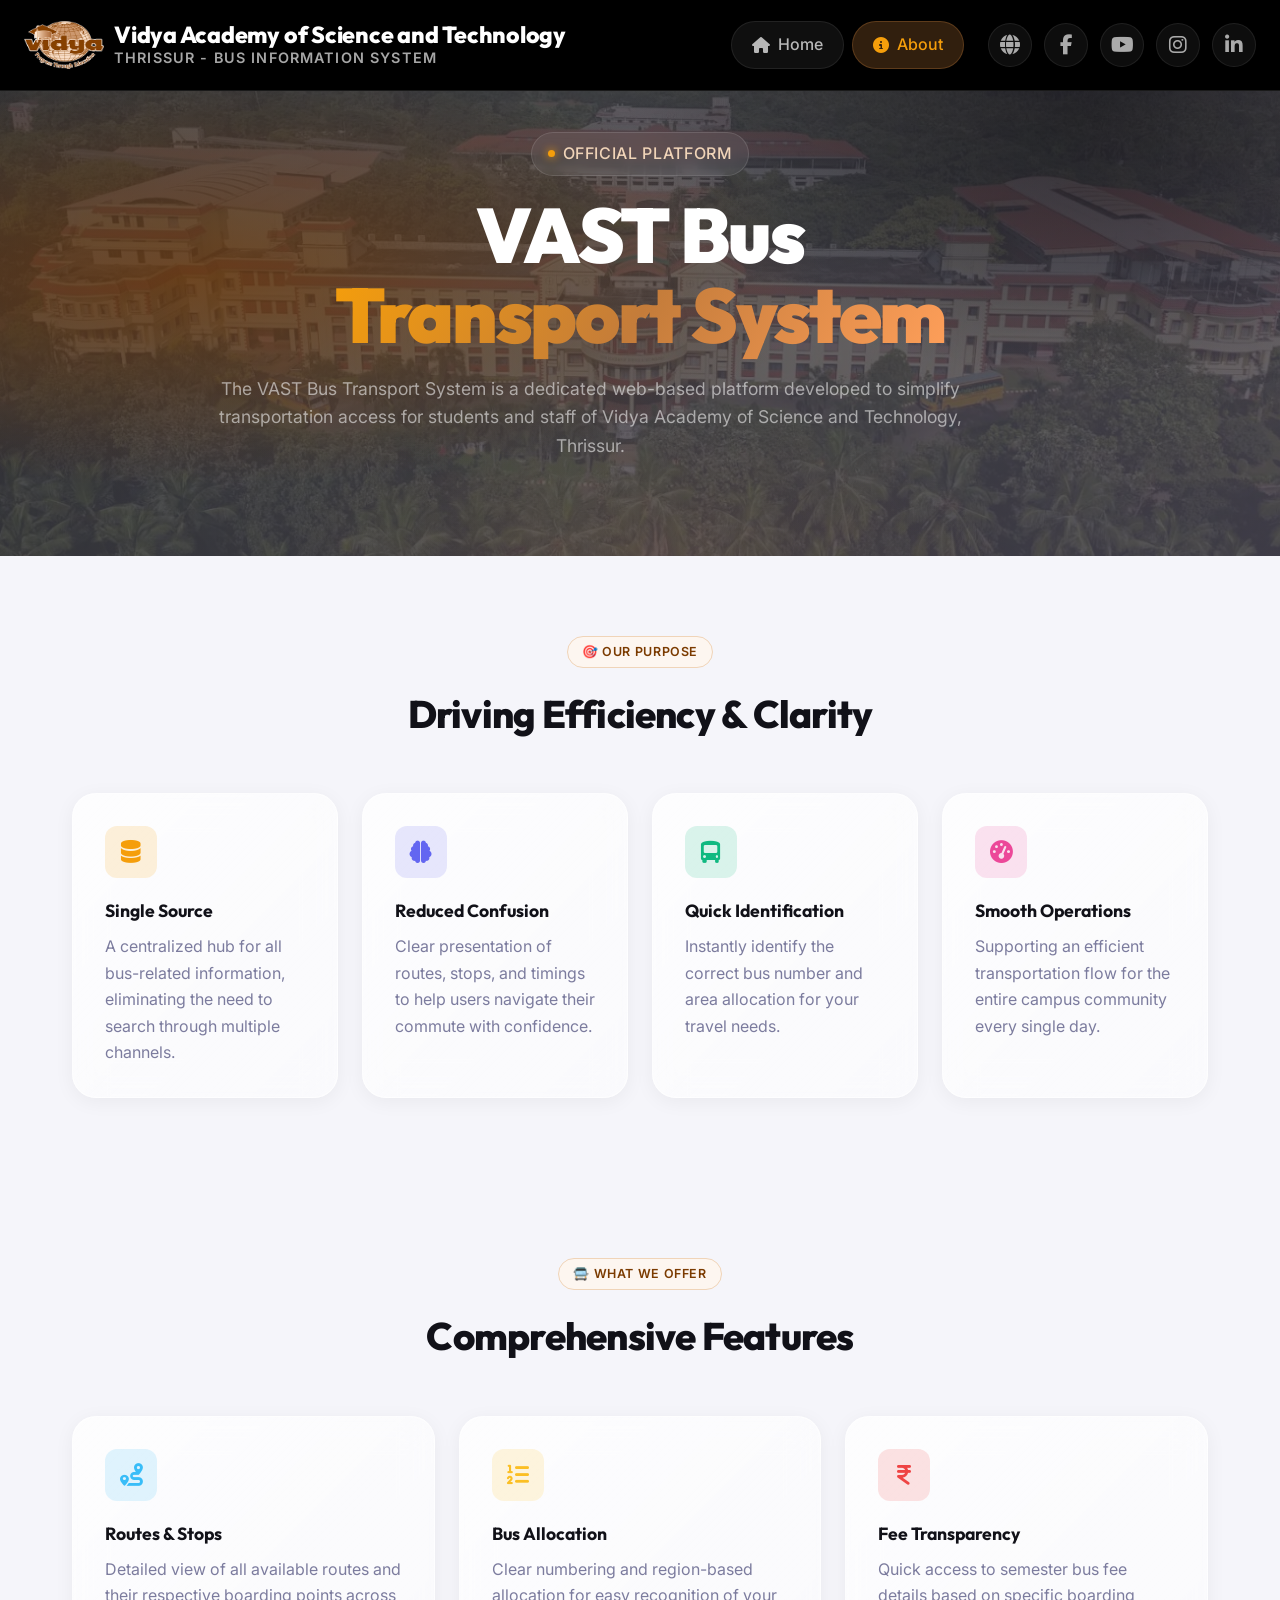
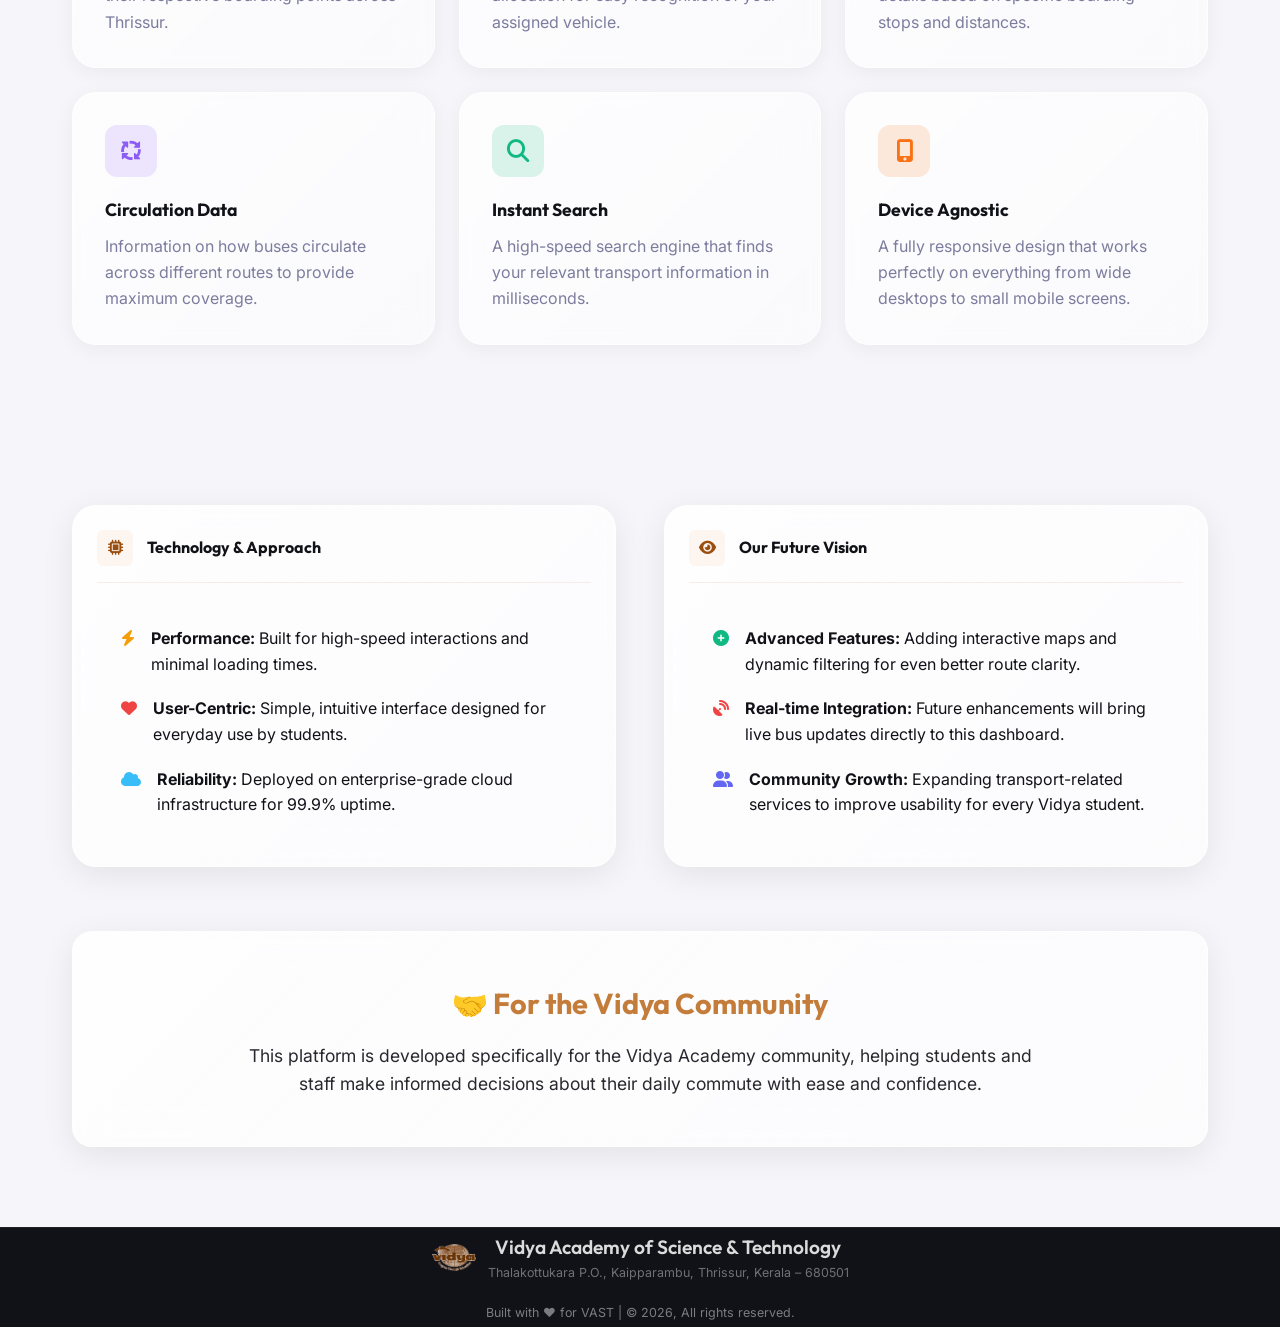
==== about.html @ 50003a97 "v9" ====
<!DOCTYPE html>
<html lang="en">

<head>
    <meta charset="UTF-8">
    <meta name="viewport" content="width=device-width, initial-scale=1.0">

    <!-- Basic SEO -->
    <title>About | VAST Bus Transport System</title>
    <meta name="description"
        content="Learn about the VAST Bus Transport System. A modern platform for students and staff of Vidya Academy of Science and Technology, Thrissur.">

    <!-- Open Graph -->
    <meta property="og:title" content="About VAST Bus System">
    <meta property="og:description" content="Centralized transportation access for Vidya Academy Thrissur.">
    <meta property="og:url" content="https://vastbus.vercel.app/about.html">
    <meta property="og:type" content="website">
    <meta property="og:image" content="https://vastbus.vercel.app/preview.png">

    <!-- Favicons -->
    <link rel="icon" type="image/x-icon" href="assets/favicon.ico">
    <link rel="icon" type="image/png" sizes="32x32" href="assets/favicon-32x32.png">
    <link rel="icon" type="image/png" sizes="16x16" href="assets/favicon-16x16.png">
    <link rel="apple-touch-icon" sizes="180x180" href="assets/apple-touch-icon.png">

    <!-- Fonts -->
    <link rel="preconnect" href="https://fonts.googleapis.com">
    <link rel="preconnect" href="https://fonts.gstatic.com" crossorigin>
    <link
        href="https://fonts.googleapis.com/css2?family=Outfit:wght@300;400;500;600;700;800;900&family=Inter:wght@300;400;500;600&display=swap"
        rel="stylesheet">

    <!-- Icons -->
    <link rel="stylesheet" href="https://cdnjs.cloudflare.com/ajax/libs/font-awesome/6.5.1/css/all.min.css"
        crossorigin="anonymous" referrerpolicy="no-referrer">

    <link rel="stylesheet" href="styles.css">
</head>

<body class="about-page">

    <!-- ══════════════════ NAVBAR ══════════════════ -->
    <nav class="navbar" id="navbar">
        <div class="nav-inner">
            <div class="nav-brand">
                <img src="assets/vast.png" alt="VAST Logo" class="nav-logo">
                <div class="nav-brand-text">
                    <span class="nav-title">Vidya Academy of Science and Technology</span>
                    <span class="nav-sub">Thrissur - Bus Information System</span>
                </div>
            </div>
            <div class="nav-right">
                <div class="nav-pills">
                    <a href="index.html" class="nav-pill"><i class="fa-solid fa-house"></i> Home</a>
                    <a href="about.html" class="nav-pill active"><i class="fa-solid fa-circle-info"></i> About</a>
                </div>

                <!-- Social Media Icons -->
                <div class="nav-socials">
                    <a href="https://www.vidyaacademy.ac.in/" target="_blank" class="nav-social-link"
                        aria-label="College Website" title="College Website">
                        <i class="fa-solid fa-globe"></i>
                    </a>
                    <a href="https://www.facebook.com/vidyatcr/" target="_blank" class="nav-social-link"
                        aria-label="Facebook" title="Facebook">
                        <i class="fa-brands fa-facebook-f"></i>
                    </a>
                    <a href="https://www.youtube.com/channel/UCFlEyRo7TTzK826USi_98eg" target="_blank"
                        class="nav-social-link" aria-label="YouTube" title="YouTube">
                        <i class="fa-brands fa-youtube"></i>
                    </a>
                    <a href="https://www.instagram.com/vidmediavast/" target="_blank" class="nav-social-link"
                        aria-label="Instagram" title="Instagram">
                        <i class="fa-brands fa-instagram"></i>
                    </a>
                    <a href="https://www.linkedin.com/school/vidyatcr/" target="_blank" class="nav-social-link"
                        aria-label="LinkedIn" title="LinkedIn">
                        <i class="fa-brands fa-linkedin-in"></i>
                    </a>
                </div>
            </div>

        </div>
    </nav>

    <!-- ══════════════════ HERO ══════════════════ -->
    <section class="hero about-hero">
        <div class="hero-mesh"></div>
        <div class="hero-content" style="max-width: 900px; text-align: center; margin: 0 auto;">
            <div class="hero-badge animate-fade-up">
                <span class="badge-dot"></span>
                Official Platform
            </div>

            <h1 class="hero-title animate-fade-up delay-1">
                VAST Bus<br>
                <span class="hero-gradient-text">Transport System</span>
            </h1>

            <p class="hero-subtitle animate-fade-up delay-2" style="max-width: 800px;">
                The VAST Bus Transport System is a dedicated web-based platform developed to simplify transportation
                access for students and staff of Vidya Academy of Science and Technology, Thrissur.
            </p>
        </div>
    </section>

    <!-- ══════════════════ OUR PURPOSE ══════════════════ -->
    <section class="about-content" style="padding: 5rem 0;">
        <div class="container">
            <div class="section-label animate-fade-up">
                <span class="section-pill">🎯 Our Purpose</span>
            </div>
            <h2 class="section-heading animate-fade-up delay-1">Driving Efficiency & Clarity</h2>
            
            <div class="features-grid">
                <div class="feature-card animate-fade-up">
                    <div class="feature-icon" style="--icon-color: #f59e0b;"><i class="fa-solid fa-database"></i></div>
                    <h3>Single Source</h3>
                    <p>A centralized hub for all bus-related information, eliminating the need to search through multiple channels.</p>
                </div>
                <div class="feature-card animate-fade-up delay-1">
                    <div class="feature-icon" style="--icon-color: #6366f1;"><i class="fa-solid fa-brain"></i></div>
                    <h3>Reduced Confusion</h3>
                    <p>Clear presentation of routes, stops, and timings to help users navigate their commute with confidence.</p>
                </div>
                <div class="feature-card animate-fade-up delay-2">
                    <div class="feature-icon" style="--icon-color: #10b981;"><i class="fa-solid fa-bus-simple"></i></div>
                    <h3>Quick Identification</h3>
                    <p>Instantly identify the correct bus number and area allocation for your travel needs.</p>
                </div>
                <div class="feature-card animate-fade-up delay-3">
                    <div class="feature-icon" style="--icon-color: #ec4899;"><i class="fa-solid fa-gauge-high"></i></div>
                    <h3>Smooth Operations</h3>
                    <p>Supporting an efficient transportation flow for the entire campus community every single day.</p>
                </div>
            </div>
        </div>
    </section>

    <!-- ══════════════════ WHAT WE OFFER ══════════════════ -->
    <section class="about-offerings" style="padding: 5rem 0; background: rgba(255,255,255,0.02);">
        <div class="container">
            <div class="section-label animate-fade-up">
                <span class="section-pill">🚍 What We Offer</span>
            </div>
            <h2 class="section-heading animate-fade-up delay-1">Comprehensive Features</h2>

            <div class="features-grid" style="grid-template-columns: repeat(auto-fit, minmax(280px, 1fr));">
                <div class="feature-card animate-fade-up">
                    <div class="feature-icon" style="--icon-color: #38bdf8;"><i class="fa-solid fa-route"></i></div>
                    <h3>Routes & Stops</h3>
                    <p>Detailed view of all available routes and their respective boarding points across Thrissur.</p>
                </div>
                <div class="feature-card animate-fade-up delay-1">
                    <div class="feature-icon" style="--icon-color: #fbbf24;"><i class="fa-solid fa-list-ol"></i></div>
                    <h3>Bus Allocation</h3>
                    <p>Clear numbering and region-based allocation for easy recognition of your assigned vehicle.</p>
                </div>
                <div class="feature-card animate-fade-up delay-2">
                    <div class="feature-icon" style="--icon-color: #ef4444;"><i class="fa-solid fa-indian-rupee-sign"></i></div>
                    <h3>Fee Transparency</h3>
                    <p>Quick access to semester bus fee details based on specific boarding stops and distances.</p>
                </div>
                <div class="feature-card animate-fade-up delay-3">
                    <div class="feature-icon" style="--icon-color: #8b5cf6;"><i class="fa-solid fa-arrows-spin"></i></div>
                    <h3>Circulation Data</h3>
                    <p>Information on how buses circulate across different routes to provide maximum coverage.</p>
                </div>
                <div class="feature-card animate-fade-up delay-4">
                    <div class="feature-icon" style="--icon-color: #10b981;"><i class="fa-solid fa-magnifying-glass"></i></div>
                    <h3>Instant Search</h3>
                    <p>A high-speed search engine that finds your relevant transport information in milliseconds.</p>
                </div>
                <div class="feature-card animate-fade-up delay-5">
                    <div class="feature-icon" style="--icon-color: #f97316;"><i class="fa-solid fa-mobile-screen-button"></i></div>
                    <h3>Device Agnostic</h3>
                    <p>A fully responsive design that works perfectly on everything from wide desktops to small mobile screens.</p>
                </div>
            </div>
        </div>
    </section>

    <!-- ══════════════════ TECHNOLOGY & VISION ══════════════════ -->
    <section class="about-vision" style="padding: 5rem 0;">
        <div class="container">
            <div class="content-grid" style="gap: 3rem;">
                
                <!-- Tech Card -->
                <div class="schedule-card glass animate-fade-up">
                    <div class="card-header">
                        <span class="card-header-icon"><i class="fa-solid fa-microchip"></i></span>
                        <h4>Technology & Approach</h4>
                    </div>
                    <div style="padding: 1.5rem; display: flex; flex-direction: column; gap: 1.2rem;">
                        <div style="display: flex; gap: 1rem; align-items: flex-start;">
                            <i class="fa-solid fa-bolt" style="color: #f59e0b; margin-top: 4px;"></i>
                            <p><b>Performance:</b> Built for high-speed interactions and minimal loading times.</p>
                        </div>
                        <div style="display: flex; gap: 1rem; align-items: flex-start;">
                            <i class="fa-solid fa-heart" style="color: #ef4444; margin-top: 4px;"></i>
                            <p><b>User-Centric:</b> Simple, intuitive interface designed for everyday use by students.</p>
                        </div>
                        <div style="display: flex; gap: 1rem; align-items: flex-start;">
                            <i class="fa-solid fa-cloud" style="color: #38bdf8; margin-top: 4px;"></i>
                            <p><b>Reliability:</b> Deployed on enterprise-grade cloud infrastructure for 99.9% uptime.</p>
                        </div>
                    </div>
                </div>

                <!-- Vision Card -->
                <div class="schedule-card glass animate-fade-up delay-1">
                    <div class="card-header">
                        <span class="card-header-icon"><i class="fa-solid fa-eye"></i></span>
                        <h4>Our Future Vision</h4>
                    </div>
                    <div style="padding: 1.5rem; display: flex; flex-direction: column; gap: 1.2rem;">
                         <div style="display: flex; gap: 1rem; align-items: flex-start;">
                            <i class="fa-solid fa-circle-plus" style="color: #10b981; margin-top: 4px;"></i>
                            <p><b>Advanced Features:</b> Adding interactive maps and dynamic filtering for even better route clarity.</p>
                        </div>
                        <div style="display: flex; gap: 1rem; align-items: flex-start;">
                            <i class="fa-solid fa-satellite-dish" style="color: #ef4444; margin-top: 4px;"></i>
                            <p><b>Real-time Integration:</b> Future enhancements will bring live bus updates directly to this dashboard.</p>
                        </div>
                        <div style="display: flex; gap: 1rem; align-items: flex-start;">
                            <i class="fa-solid fa-user-group" style="color: #6366f1; margin-top: 4px;"></i>
                            <p><b>Community Growth:</b> Expanding transport-related services to improve usability for every Vidya student.</p>
                        </div>
                    </div>
                </div>

            </div>

            <!-- Community Message -->
            <div class="glass animate-fade-up delay-2" style="margin-top: 4rem; padding: 3rem; text-align: center; border-radius: 20px;">
                <h3 style="font-family: 'Outfit'; font-size: 1.8rem; margin-bottom: 1rem; color: var(--brand-400);">🤝 For the Vidya Community</h3>
                <p style="max-width: 800px; margin: 0 auto; font-size: 1.1rem; opacity: 0.9;">
                    This platform is developed specifically for the Vidya Academy community, helping students and staff make informed decisions about their daily commute with ease and confidence.
                </p>
            </div>
        </div>
    </section>

    <!-- ══════════════════ FOOTER ══════════════════ -->
    <footer class="footer">
        <div class="footer-inner">
            <div class="footer-brand">
                <img src="assets/vast.png" alt="VAST Logo" class="footer-logo">
                <div>
                    <p class="footer-name">Vidya Academy of Science &amp; Technology</p>
                    <p class="footer-addr">Thalakottukara P.O., Kaipparambu, Thrissur, Kerala – 680501</p>
                </div>
            </div>
            <p class="footer-copy">Built with <span class="heart">❤️</span> for <span>VAST |</span> &copy; 2026, All
                rights
                reserved.</p>
        </div>
    </footer>

    <!-- Scripts -->
    <script>
        // Sticky navbar shadow on scroll
        const navbar = document.getElementById('navbar');
        window.addEventListener('scroll', () => {
            navbar.classList.toggle('scrolled', window.scrollY > 40);
        });

        // Scroll-reveal using IntersectionObserver
        const revealEls = document.querySelectorAll('.animate-fade-up');
        const io = new IntersectionObserver((entries) => {
            entries.forEach(e => {
                if (e.isIntersecting) {
                    e.target.classList.add('revealed');
                    io.unobserve(e.target);
                }
            });
        }, { threshold: 0.12 });
        revealEls.forEach(el => io.observe(el));
    </script>
</body>

</html>
---- styles.css ----
/* ═══════════════════════════════════════════════════════════
   VAST BUS TRANSPORT — 2026 Modern Design System
   ═══════════════════════════════════════════════════════════ */

/* ── Design Tokens ── */
:root {
    /* Brand */
    --brand-900: #3b1a00;
    --brand-800: #5a2c00;
    --brand-700: #7b3b00;
    --brand-600: #9a4e10;
    --brand-400: #c47c3a;
    --brand-200: #f0d4b8;
    --brand-50: #fdf6f0;

    /* Accents */
    --amber: #f59e0b;
    --emerald: #10b981;
    --indigo: #6366f1;
    --sky: #38bdf8;

    /* Neutrals */
    --neutral-950: #0a0a0f;
    --neutral-900: #111118;
    --neutral-800: #1c1c28;
    --neutral-700: #25253a;
    --neutral-600: #3a3a55;
    --neutral-400: #7c7c9e;
    --neutral-200: #c4c4d6;
    --neutral-100: #e8e8f2;
    --neutral-50: #f5f5fa;

    /* Glass */
    --glass-bg: rgba(255, 255, 255, 0.07);
    --glass-border: rgba(255, 255, 255, 0.12);
    --glass-light: rgba(255, 255, 255, 0.92);
    --glass-light-border: rgba(123, 59, 0, 0.12);

    /* Shadows */
    --shadow-xs: 0 1px 2px rgba(0, 0, 0, .08);
    --shadow-sm: 0 2px 8px rgba(0, 0, 0, .10);
    --shadow-md: 0 4px 20px rgba(0, 0, 0, .12);
    --shadow-lg: 0 8px 40px rgba(0, 0, 0, .18);
    --shadow-xl: 0 20px 60px rgba(0, 0, 0, .25);
    --glow-brand: 0 0 30px rgba(196, 124, 58, 0.30);

    /* Radii */
    --r-sm: 6px;
    --r-md: 12px;
    --r-lg: 18px;
    --r-xl: 24px;
    --r-2xl: 32px;
    --r-full: 9999px;

    /* Typography */
    --font-display: 'Outfit', system-ui, sans-serif;
    --font-body: 'Inter', system-ui, sans-serif;

    /* Transitions */
    --t-fast: 0.15s ease-in-out;
    --t-normal: 0.25s ease-in-out;
    --t-slow: 0.3s ease-in-out;
    /* Constants */
    --nav-h: 84px; /* Standard navbar height */
}

/* ── Reset ── */
*,
*::before,
*::after {
    margin: 0;
    padding: 0;
    box-sizing: border-box;
}

html {
    scroll-behavior: smooth;
}

body {
    font-family: var(--font-body);
    background: var(--neutral-50);
    color: var(--neutral-900);
    line-height: 1.6;
    overflow-x: hidden;
}

a {
    text-decoration: none;
    color: inherit;
}

/* ══════════════════════════════════════════
   SCROLL-REVEAL ANIMATIONS
══════════════════════════════════════════ */
.animate-fade-up {
    opacity: 0;
    transform: translateY(28px);
    transition: opacity 0.65s cubic-bezier(.4, 0, .2, 1), transform 0.65s cubic-bezier(.4, 0, .2, 1);
}

.animate-fade-up.delay-1 {
    transition-delay: 0.10s;
}

.animate-fade-up.delay-2 {
    transition-delay: 0.20s;
}

.animate-fade-up.delay-3 {
    transition-delay: 0.30s;
}

.animate-fade-up.delay-4 {
    transition-delay: 0.40s;
}

.animate-fade-up.revealed {
    opacity: 1;
    transform: none;
}

/* hero animations fire immediately */
.hero .animate-fade-up {
    animation: fadeUp 0.8s cubic-bezier(.4, 0, .2, 1) forwards;
    opacity: 0;
}

.hero .animate-fade-up.delay-1 {
    animation-delay: .12s;
}

.hero .animate-fade-up.delay-2 {
    animation-delay: .24s;
}

.hero .animate-fade-up.delay-3 {
    animation-delay: .36s;
}

.hero .animate-fade-up.delay-4 {
    animation-delay: .50s;
}

@keyframes fadeUp {
    from {
        opacity: 0;
        transform: translateY(32px);
    }

    to {
        opacity: 1;
        transform: none;
    }
}

.animate-float {
    animation: floatBus 3.5s ease-in-out infinite;
}

@keyframes floatBus {

    0%,
    100% {
        transform: translateY(0px);
    }

    50% {
        transform: translateY(-14px);
    }
}

/* ══════════════════════════════════════════
   NAVBAR
══════════════════════════════════════════ */
.navbar {
    position: fixed;
    top: 0;
    left: 0;
    right: 0;
    z-index: 1000;
    padding: 0.3rem 1.5rem; /* Slightly tighter top/bottom padding */
    background: #000000;
    backdrop-filter: blur(16px) saturate(1.4);
    -webkit-backdrop-filter: blur(16px) saturate(1.4);
    border-bottom: 1px solid rgba(255, 255, 255, 0.1);
    transition: background var(--t-normal), box-shadow var(--t-normal);
    display: flex;
    flex-direction: column;
}

.navbar.scrolled {
    background: #000000;
    box-shadow: 0 4px 30px rgba(0, 0, 0, 0.5);
}

.nav-inner {
    width: 100%;
    margin: 0 auto;
    display: flex;
    align-items: center;
    justify-content: space-between;
}

.nav-brand {
    display: flex;
    align-items: center;
    gap: 10px;
}

.nav-logo {
    width: 80px;
    height: 80px;
    object-fit: contain;
    border-radius: var(--r-sm);
    filter: brightness(1.1);
}

.nav-brand-text {
    display: flex;
    flex-direction: column;
}

.nav-title {
    font-family: var(--font-display);
    font-size: 1.45rem;
    font-weight: 800;
    line-height: 1.15;
    color: #fff;
    letter-spacing: -0.01em;
}

.nav-sub {
    font-size: 0.9rem; /* Slightly reduced for hierarchy, but kept larger in mobile media query */
    color: rgba(255, 255, 255, 0.65);
    letter-spacing: .08em;
    text-transform: uppercase;
    font-weight: 600;
    line-height: 1.3;
}

.nav-right {
    display: flex;
    align-items: center;
}

.nav-pills {
    display: flex;
    gap: 8px;
}

.nav-pill {
    display: flex;
    align-items: center;
    gap: 8px;
    padding: 10px 20px;
    border-radius: var(--r-full);
    font-size: 1rem;
    font-weight: 500;
    color: rgba(255, 255, 255, 0.7);
    background: rgba(255, 255, 255, 0.06);
    border: 1px solid rgba(255, 255, 255, 0.08);
    transition: all var(--t-normal);
    min-height: 44px;
}

.nav-pill:hover,
.nav-pill.active {
    background: rgba(196, 124, 58, 0.25);
    color: var(--amber);
    border-color: rgba(196, 124, 58, 0.3);
}

/* Social Media Icons */
.nav-socials {
    display: flex;
    align-items: center;
    gap: 12px;
    margin-left: 1.5rem;
}

.nav-social-link {
    display: flex;
    align-items: center;
    justify-content: center;
    width: 44px;
    height: 44px;
    border-radius: var(--r-full);
    font-size: 1.25rem;
    color: rgba(255, 255, 255, 0.65);
    background: rgba(255, 255, 255, 0.05);
    border: 1px solid rgba(255, 255, 255, 0.08);
    transition: all var(--t-normal);
}

.nav-social-link:hover {
    color: var(--amber);
    background: rgba(196, 124, 58, 0.15);
    border-color: rgba(196, 124, 58, 0.3);
    transform: translateY(-2px) scale(1.1);
    box-shadow: 0 4px 12px rgba(0, 0, 0, 0.2);
}

@media (max-width: 968px) {
    .nav-socials {
        display: none;
        /* Hide on smaller screens if they crowd the menu, or adjust as needed */
    }
}

@media (max-width: 1100px) {
    .nav-socials {
        margin-left: 0.5rem;
        gap: 8px;
    }

    .nav-social-link {
        width: 32px;
        height: 32px;
        font-size: 1rem;
    }
}


/* ══════════════════════════════════════════
   HERO SECTION
══════════════════════════════════════════ */
.hero {
    position: relative;
    min-height: 100vh;
    display: flex;
    align-items: center;
    justify-content: space-between;
    padding: calc(var(--nav-h) + 3rem) 2rem 4rem;
    overflow: hidden;
    background: var(--neutral-950);
}

/* Campus photo layer — very subtle, sits between base bg and mesh overlay */
.hero::before {
    content: '';
    position: absolute;
    inset: 0;
    z-index: 0;
    background-image: url('assets/vidya.jpg');
    background-size: cover;
    background-position: center 40%;
    background-repeat: no-repeat;
    opacity: 0.50;
    /* 50% — clearly visible college photo */
    transform: scale(1.04);
    /* slight scale to avoid white edges */
    transition: opacity 0.6s ease;
}

/* Animated gradient mesh */
.hero-mesh {
    position: absolute;
    inset: 0;
    z-index: 0;
    background:
        radial-gradient(ellipse 80% 60% at 15% 50%, rgba(123, 59, 0, 0.60) 0%, transparent 62%),
        radial-gradient(ellipse 60% 80% at 85% 20%, rgba(10, 10, 15, 0.55) 0%, transparent 60%),
        radial-gradient(ellipse 50% 50% at 50% 100%, rgba(196, 124, 58, 0.12) 0%, transparent 55%),
        linear-gradient(135deg, rgba(10, 10, 15, 0.70) 0%, rgba(17, 17, 24, 0.65) 40%, rgba(28, 24, 40, 0.65) 100%);
    animation: meshShift 10s ease-in-out infinite alternate;
}

@keyframes meshShift {
    from {
        filter: hue-rotate(0deg);
    }

    to {
        filter: hue-rotate(8deg);
    }
}

/* Orb glows */
.hero-glow {
    position: absolute;
    border-radius: 50%;
    pointer-events: none;
    z-index: 0;
    filter: blur(80px);
    animation: glowPulse 6s ease-in-out infinite alternate;
}

.hero-glow-1 {
    width: 500px;
    height: 500px;
    background: radial-gradient(circle, rgba(196, 124, 58, 0.20) 0%, transparent 70%);
    top: -80px;
    left: -80px;
}

.hero-glow-2 {
    width: 400px;
    height: 400px;
    background: radial-gradient(circle, rgba(99, 102, 241, 0.15) 0%, transparent 70%);
    bottom: -60px;
    right: -60px;
    animation-delay: 3s;
}

@keyframes glowPulse {
    from {
        opacity: 0.6;
        transform: scale(1);
    }

    to {
        opacity: 1;
        transform: scale(1.15);
    }
}

/* Hero content */
.hero-content {
    position: relative;
    z-index: 2;
    max-width: 600px;
    flex: 1;
}

.hero-badge {
    display: inline-flex;
    align-items: center;
    gap: 8px;
    padding: 8px 16px;
    background: rgba(255, 255, 255, 0.06);
    border: 1px solid rgba(255, 255, 255, 0.12);
    border-radius: var(--r-full);
    font-size: 1rem;
    color: var(--brand-200);
    letter-spacing: .04em;
    text-transform: uppercase;
    font-weight: 500;
    margin-bottom: 1.2rem;
    backdrop-filter: blur(6px);
}

.badge-dot {
    width: 7px;
    height: 7px;
    border-radius: 50%;
    background: var(--amber);
    box-shadow: 0 0 8px var(--amber);
    animation: blink 1.8s ease-in-out infinite;
}

@keyframes blink {

    0%,
    100% {
        opacity: 1
    }

    50% {
        opacity: 0.4
    }
}

.hero-title {
    font-family: var(--font-display);
    font-size: clamp(2.8rem, 6vw, 5rem);
    font-weight: 900;
    line-height: 1.05;
    letter-spacing: -.03em;
    color: #fff;
    margin-bottom: 1.2rem;
}

.hero-gradient-text {
    background: linear-gradient(120deg, var(--amber) 0%, var(--brand-400) 50%, #ff9f5a 100%);
    -webkit-background-clip: text;
    -webkit-text-fill-color: transparent;
    background-clip: text;
}

.hero-subtitle {
    font-size: 1.1rem;
    color: rgba(255, 255, 255, 0.55);
    max-width: 440px;
    margin-bottom: 2rem;
    font-weight: 400;
}

.hero-stats {
    display: flex;
    flex-wrap: wrap;
    gap: 10px;
    margin-bottom: 2.2rem;
}

.stat-pill {
    display: flex;
    align-items: center;
    gap: 8px;
    padding: 10px 20px;
    background: rgba(255, 255, 255, 0.06);
    border: 1px solid rgba(255, 255, 255, 0.10);
    border-radius: var(--r-full);
    font-size: 1rem;
    font-weight: 500;
    color: rgba(255, 255, 255, 0.8);
    backdrop-filter: blur(6px);
}

.stat-pill i {
    color: var(--amber);
    font-size: 1rem;
}

.hero-cta {
    display: inline-flex;
    align-items: center;
    gap: 10px;
    padding: 14px 28px;
    background: linear-gradient(135deg, var(--brand-600) 0%, var(--brand-400) 100%);
    color: #fff;
    font-family: var(--font-display);
    font-size: 1rem;
    font-weight: 600;
    border-radius: var(--r-full);
    box-shadow: 0 4px 20px rgba(196, 124, 58, 0.4), var(--glow-brand);
    transition: all var(--t-normal);
    letter-spacing: .02em;
    position: relative;
    overflow: hidden;
}

.hero-cta:hover {
    transform: translateY(-3px);
    box-shadow: 0 10px 30px rgba(196, 124, 58, 0.6);
}

.hero-cta:active {
    transform: scale(0.96) translateY(0);
    box-shadow: 0 4px 15px rgba(196, 124, 58, 0.5);
}

.hero-cta::after, .btn::after {
    content: '';
    position: absolute;
    top: 50%; left: 50%;
    width: 0; height: 0;
    background: rgba(255, 255, 255, 0.3);
    border-radius: 50%;
    transform: translate(-50%, -50%);
    transition: width 0.4s ease-out, height 0.4s ease-out, opacity 0.6s ease-out;
    opacity: 0;
    pointer-events: none;
}

.hero-cta:active::after, .btn:active::after {
    width: 300px; height: 300px;
    opacity: 1;
    transition: 0s;
}

/* Micro-Interaction Button Base */
.btn {
    transition: all 0.3s ease-in-out;
    position: relative;
    overflow: hidden;
}

.btn:active {
    transform: scale(0.96);
}

/* Shimmer Loading Animation */
.shimmer-loading {
    position: relative;
    overflow: hidden !important;
    background-color: var(--neutral-100) !important;
    border-color: transparent !important;
    color: transparent !important;
}

.shimmer-loading * {
    visibility: hidden;
}

.shimmer-loading::before {
    content: '';
    position: absolute;
    top: 0; left: -150%;
    width: 150%; height: 100%;
    background: linear-gradient(90deg, transparent 0%, rgba(255, 255, 255, 0.5) 50%, transparent 100%);
    animation: shimmerSlide 1.5s infinite linear;
    z-index: 10;
}

@keyframes shimmerSlide {
    0% { left: -150%; }
    100% { left: 150%; }
}

/* Hero bus illustration */
.hero-illustration {
    position: relative;
    z-index: 2;
    display: flex;
    flex-direction: column;
    align-items: center;
    margin-left: 3rem;
    flex-shrink: 0;
}

.hero-bus {
    font-size: clamp(80px, 10vw, 140px);
    line-height: 1;
    filter: drop-shadow(0 20px 40px rgba(196, 124, 58, 0.40));
}

.hero-road {
    display: flex;
    flex-direction: column;
    align-items: center;
    gap: 5px;
    margin-top: 12px;
}

.road-line {
    height: 3px;
    border-radius: 2px;
    background: linear-gradient(90deg, transparent, rgba(255, 255, 255, 0.25), transparent);
    animation: roadAnim 1.6s linear infinite;
}

.road-line:nth-child(1) {
    width: 80px;
    animation-delay: 0s;
}

.road-line:nth-child(2) {
    width: 55px;
    animation-delay: 0.2s;
}

.road-line:nth-child(3) {
    width: 35px;
    animation-delay: 0.4s;
}

@keyframes roadAnim {
    from {
        opacity: 0.2;
        transform: scaleX(0.5);
    }

    to {
        opacity: 0;
        transform: scaleX(1.6);
    }
}

/* ══════════════════════════════════════════
   CONTAINER
══════════════════════════════════════════ */
.container {
    max-width: 1200px;
    margin: 0 auto;
    padding: 0 2rem;
}

/* ══════════════════════════════════════════
   FEATURES SECTION
══════════════════════════════════════════ */
.features-section {
    padding: 5rem 0;
    background: #fff;
}

.features-grid {
    display: grid;
    grid-template-columns: repeat(auto-fit, minmax(260px, 1fr));
    gap: 1.5rem;
}

.feature-card {
    padding: 2rem;
    border-radius: var(--r-xl);
    background: linear-gradient(135deg, rgba(255, 255, 255, 0.8), rgba(255, 255, 255, 0.5));
    backdrop-filter: blur(16px);
    -webkit-backdrop-filter: blur(16px);
    border: 1px solid rgba(255, 255, 255, 0.6);
    box-shadow: 0 4px 20px rgba(0, 0, 0, 0.05);
    transition: all 0.3s ease-in-out;
    position: relative;
    overflow: hidden;
}

.feature-card:hover {
    transform: translateY(-8px);
    box-shadow: 0 16px 40px rgba(0, 0, 0, 0.12), 0 0 25px rgba(196, 124, 58, 0.2);
    border-color: rgba(196, 124, 58, 0.4);
    background: linear-gradient(135deg, rgba(255, 255, 255, 0.95), rgba(255, 255, 255, 0.75));
}

.feature-icon {
    width: 52px;
    height: 52px;
    border-radius: var(--r-md);
    background: color-mix(in srgb, var(--icon-color) 15%, transparent);
    display: flex;
    align-items: center;
    justify-content: center;
    font-size: 1.4rem;
    color: var(--icon-color);
    margin-bottom: 1.2rem;
    transition: transform var(--t-normal);
}

.feature-card:hover .feature-icon {
    transform: scale(1.1) rotate(-3deg);
}

.feature-card h3 {
    font-family: var(--font-display);
    font-size: 1.1rem;
    font-weight: 700;
    margin-bottom: .5rem;
    color: var(--neutral-900);
}

.feature-card p {
    font-size: 1rem;
    color: var(--neutral-400);
    line-height: 1.65;
}

/* ══════════════════════════════════════════
   SECTION HEADINGS
══════════════════════════════════════════ */
.section-label {
    margin-bottom: .8rem;
}

.section-pill {
    display: inline-flex;
    align-items: center;
    gap: 7px;
    padding: 5px 14px;
    background: var(--brand-50);
    color: var(--brand-700);
    border: 1px solid var(--brand-200);
    border-radius: var(--r-full);
    font-size: .78rem;
    font-weight: 600;
    text-transform: uppercase;
    letter-spacing: .05em;
}

.section-heading {
    font-family: var(--font-display);
    font-size: clamp(1.6rem, 3vw, 2.4rem);
    font-weight: 800;
    color: var(--neutral-900);
    margin-bottom: .6rem;
    letter-spacing: -.02em;
}

.section-sub {
    font-size: .95rem;
    color: var(--neutral-400);
    max-width: 520px;
    margin-bottom: 2rem;
}

/* ══════════════════════════════════════════
   GLASS UTILITY
══════════════════════════════════════════ */
.glass {
    background: linear-gradient(135deg, rgba(255, 255, 255, 0.85), rgba(255, 255, 255, 0.65));
    border: 1px solid rgba(255, 255, 255, 0.5);
    backdrop-filter: blur(16px);
    -webkit-backdrop-filter: blur(16px);
    border-radius: var(--r-xl);
    box-shadow: 0 8px 32px rgba(0, 0, 0, 0.08);
    transition: all 0.3s ease-in-out;
}

.glass:hover {
    box-shadow: 0 12px 40px rgba(0, 0, 0, 0.12), 0 0 20px rgba(196, 124, 58, 0.15);
    transform: translateY(-2px);
    border-color: rgba(196, 124, 58, 0.3);
}

/* ══════════════════════════════════════════
   SEARCH SECTION
══════════════════════════════════════════ */
.search-outer {
    padding: 5rem 0 6rem;
    background: linear-gradient(180deg, #fff 0%, var(--neutral-50) 100%);
}

.search-card {
    padding: 2rem 2rem 2rem;
}

.search-controls {
    display: flex;
    flex-direction: column;
    gap: 1.5rem;
}

@media (min-width: 768px) {
    .search-controls {
        flex-direction: row;
        align-items: flex-start;
    }
}

.control-group {
    flex: 1;
    display: flex;
    flex-direction: column;
    gap: .6rem;
}

.control-group label {
    font-size: 1rem;
    font-weight: 600;
    color: var(--neutral-600);
    display: flex;
    align-items: center;
    gap: 8px;
    text-transform: uppercase;
    letter-spacing: .04em;
}

.control-group label i {
    color: var(--brand-600);
}

.input-wrapper {
    position: relative;
}

.input-icon {
    position: absolute;
    right: 14px;
    top: 50%;
    transform: translateY(-50%);
    color: var(--neutral-400);
    font-size: .9rem;
    pointer-events: none;
}

input[type="text"] {
    width: 100%;
    padding: 1rem 2.8rem 1rem 1.25rem;
    border: 1.5px solid var(--neutral-100);
    border-radius: var(--r-md);
    font-family: var(--font-body);
    font-size: 1rem;
    color: var(--neutral-900);
    background: #fff;
    transition: all var(--t-normal);
    box-shadow: var(--shadow-xs);
}

input[type="text"]:focus {
    outline: none;
    border-color: var(--brand-600);
    box-shadow: 0 0 0 4px rgba(196, 124, 58, .12), var(--shadow-xs);
}

.select-wrapper {
    position: relative;
}

.select-icon {
    position: absolute;
    right: 14px;
    top: 50%;
    transform: translateY(-50%);
    color: var(--neutral-400);
    font-size: .8rem;
    pointer-events: none;
}

select {
    width: 100%;
    padding: 1rem 2.8rem 1rem 1.25rem;
    border: 1.5px solid var(--neutral-100);
    border-radius: var(--r-md);
    font-family: var(--font-body);
    font-size: 1rem;
    color: var(--neutral-900);
    background: #fff;
    appearance: none;
    -webkit-appearance: none;
    transition: all var(--t-normal);
    box-shadow: var(--shadow-xs);
}

select:focus {
    outline: none;
    border-color: var(--brand-600);
    box-shadow: 0 0 0 4px rgba(196, 124, 58, .12), var(--shadow-xs);
}

/* Divider */
.divider {
    display: flex;
    align-items: center;
    text-align: center;
    color: var(--neutral-400);
    font-weight: 700;
    font-size: .78rem;
    text-transform: uppercase;
    letter-spacing: .08em;
}

.divider::before,
.divider::after {
    content: '';
    flex: 1;
    border-bottom: 1px dashed var(--neutral-100);
    margin: 0 1rem;
}

@media (min-width: 768px) {
    .divider {
        flex-direction: column;
        padding: 0 .5rem;
        align-self: center;
        margin-top: 2rem;
    }

    .divider::before,
    .divider::after {
        border-bottom: none;
        border-left: 1px dashed var(--neutral-100);
        margin: .75rem 0;
        height: 24px;
    }
}

/* Autocomplete */
.autocomplete-results {
    position: absolute;
    top: calc(100% + 4px);
    left: 0;
    right: 0;
    background: #fff;
    border: 1px solid var(--neutral-100);
    border-radius: var(--r-md);
    box-shadow: var(--shadow-lg);
    max-height: 220px;
    overflow-y: auto;
    z-index: 100;
    list-style: none;
    animation: dropDown .15s ease;
}

@keyframes dropDown {
    from {
        opacity: 0;
        transform: translateY(-6px);
    }

    to {
        opacity: 1;
        transform: none;
    }
}

.autocomplete-results.hidden {
    display: none;
}

.autocomplete-item {
    padding: .75rem 1rem;
    cursor: pointer;
    border-bottom: 1px solid var(--neutral-50);
    font-size: .9rem;
    transition: background var(--t-fast);
}

.autocomplete-item:last-child {
    border-bottom: none;
}

.autocomplete-item:hover {
    background: var(--brand-50);
}

.autocomplete-item strong {
    color: var(--brand-700);
}

.route-hint {
    font-size: .75rem;
    color: var(--neutral-400);
    display: block;
    margin-top: 2px;
}

/* ══════════════════════════════════════════
   RESULTS SECTION
══════════════════════════════════════════ */
.results-outer {
    padding: 0 0 6rem;
    background: var(--neutral-50);
}

.results-outer.hidden {
    display: none;
}

/* Route banner */
.route-banner {

    position: sticky;
    top: 0;
    z-index: 1000;

    display: flex;
    align-items: center;
    justify-content: space-between;
    flex-wrap: wrap;
    gap: 1rem;
    padding: 1.2rem 1.8rem;
    margin-bottom: 1.5rem;
    border-left: 4px solid var(--brand-600);
    border-radius: var(--r-lg) !important;
}

.route-banner-left {
    display: flex;
    align-items: center;
    gap: 1rem;
}

.route-icon {
    width: 44px;
    height: 44px;
    border-radius: var(--r-md);
    background: var(--brand-50);
    color: var(--brand-700);
    display: flex;
    align-items: center;
    justify-content: center;
    font-size: 1.2rem;
}

.route-label {
    font-size: .72rem;
    color: var(--neutral-400);
    text-transform: uppercase;
    letter-spacing: .06em;
    font-weight: 600;
}

.route-banner h3 {
    font-family: var(--font-display);
    font-size: 1.1rem;
    font-weight: 700;
    color: var(--neutral-900);
}

.route-badge {
    background: linear-gradient(135deg, var(--brand-600), var(--brand-400));
    color: #fff;
    padding: .45rem 1.1rem;
    border-radius: var(--r-full);
    font-weight: 700;
    font-size: .85rem;
    letter-spacing: .03em;
}

/* Content grid */
.content-grid {
    display: grid;
    grid-template-columns: 1fr;
    gap: 1.5rem;
}

@media (min-width: 992px) {
    .content-grid {
        grid-template-columns: 1fr 1fr;
    }
}

/* Card header */
.card-header {
    display: flex;
    align-items: center;
    gap: .85rem;
    margin-bottom: 1.2rem;
    padding-bottom: 1rem;
    border-bottom: 1px solid rgba(123, 59, 0, 0.08);
}

.card-header-icon {
    width: 36px;
    height: 36px;
    border-radius: var(--r-sm);
    background: var(--brand-50);
    color: var(--brand-600);
    display: flex;
    align-items: center;
    justify-content: center;
    font-size: .95rem;
}

.card-header h4 {
    font-family: var(--font-display);
    font-size: 1rem;
    font-weight: 700;
    color: var(--neutral-900);
}

/* Schedule card */
.schedule-card {
    padding: 1.5rem;
}

.table-container {
    border-radius: var(--r-md);
    overflow-x: auto;
    border: 1px solid var(--neutral-100);
    margin-bottom: .75rem;
    -webkit-overflow-scrolling: touch;
}

table {
    width: 100%;
    border-collapse: collapse;
}

th {
    background: var(--neutral-50);
    color: var(--neutral-600);
    font-size: .78rem;
    font-weight: 700;
    text-transform: uppercase;
    letter-spacing: .06em;
    padding: .85rem 1rem;
    border-bottom: 1px solid var(--neutral-100);
}

th i {
    margin-right: 5px;
    color: var(--brand-600);
}

td {
    padding: .85rem 1rem;
    font-size: 1rem;
    border-bottom: 1px solid var(--neutral-50);
    color: var(--neutral-700);
}

tbody tr {
    transition: background var(--t-fast), transform var(--t-fast);
    cursor: pointer;
}

tbody tr:hover {
    background: var(--brand-50);
}

tbody tr.selected {
    background: var(--brand-50);
    border-left: 3px solid var(--brand-600);
}

tbody tr:last-child td {
    border-bottom: none;
}

.table-hint {
    font-size: .78rem;
    color: var(--neutral-400);
    display: flex;
    align-items: center;
    gap: 6px;
}

.table-hint i {
    color: var(--brand-400);
}

/* Map card */
.map-card {
    padding: 1.5rem;
    display: flex;
    flex-direction: column;
}

.map-hint {
    font-size: .85rem;
    color: var(--neutral-400);
    margin-bottom: 1rem;
    display: flex;
    align-items: center;
    gap: 6px;
}

.map-container {
    flex: 1;
    min-height: 380px;
    border-radius: var(--r-md);
    overflow: hidden;
    border: 1px solid var(--neutral-100);
    position: relative;
    background: var(--neutral-50);
}

.map-placeholder {
    position: absolute;
    inset: 0;
    display: flex;
    flex-direction: column;
    align-items: center;
    justify-content: center;
    gap: .75rem;
    color: var(--neutral-400);
}

.map-placeholder i {
    font-size: 2.5rem;
    color: var(--neutral-200);
}

.map-placeholder p {
    font-size: .9rem;
}

/* ══════════════════════════════════════════
   FOOTER
══════════════════════════════════════════ */
.footer {
    background: var(--neutral-900);
    color: rgba(255, 255, 255, 0.55);
    padding: 0.25rem 2rem;
    border-top: 1px solid rgba(255, 255, 255, 0.06);
}

.footer-inner {
    max-width: 1200px;
    margin: 0 auto;
    display: flex;
    flex-direction: column;
    align-items: center;
    gap: 1.25rem;
    text-align: center;
}

.footer-brand {
    display: flex;
    align-items: center;
    gap: 12px;
}

.footer-logo {
    width: 44px;
    height: 44px;
    object-fit: contain;
    border-radius: var(--r-sm);
    opacity: .85;
}

.footer-name {
    font-family: var(--font-display);
    font-size: 1.2rem;
    font-weight: 600;
    color: rgba(255, 255, 255, 0.85);
}

.footer-addr {
    font-size: .78rem;
    color: rgba(255, 255, 255, 0.4);
}

.footer-copy {
    font-size: .78rem;
    color: rgba(255, 255, 255, 0.45);
}

/* ══════════════════════════════════════════
   LIVE ALERTS SYSTEM (TICKER & TOAST)
══════════════════════════════════════════ */
.alert-banner-container {
    width: 100%;
    height: 40px;
    display: flex;
    align-items: center;
    justify-content: space-between;
    z-index: 990;
    position: relative;
    overflow: hidden;
    background: #0a0a0f;
    border-top: 1px solid rgba(255, 255, 255, 0.05);
    border-bottom: 2px solid rgba(255, 255, 255, 0.05);
    color: #ffffff;
    transition: all var(--t-normal);
}

.alert-container-high {
    border-bottom: 2px solid #ef4444; 
    box-shadow: 0 4px 15px rgba(239, 68, 68, 0.25);
}

.alert-container-medium {
    border-bottom: 2px solid #f59e0b;
    box-shadow: 0 4px 15px rgba(245, 158, 11, 0.2);
}

.alert-container-low {
    border-bottom: 2px solid #10b981;
    box-shadow: 0 4px 15px rgba(16, 185, 129, 0.15);
}

.alert-label {
    font-weight: 800;
    font-size: 0.85rem;
    text-transform: uppercase;
    white-space: nowrap;
    display: flex;
    align-items: center;
    gap: 8px;
    padding: 0 15px;
    background: #0a0a0f;
    height: 100%;
    z-index: 20;
    border-left: 1px solid rgba(255,255,255,0.1);
    color: #ef4444; /* Default to red for "Live Updates" visibility */
    flex-shrink: 0;
}

.alert-close-btn {
    position: relative;
    background: #1a1a24;
    border: none;
    color: #ffffff;
    cursor: pointer;
    font-size: 0.9rem;
    height: 40px;
    width: 40px;
    display: flex;
    align-items: center;
    justify-content: center;
    transition: all var(--t-fast);
    z-index: 30;
    flex-shrink: 0;
}

.alert-close-btn:hover {
    background: rgba(255, 255, 255, 0.2);
}

.alert-container-high .alert-label { color: #ef4444; }
.alert-container-medium .alert-label { color: #f59e0b; }
.alert-container-low .alert-label { color: #10b981; }

.alert-ticker-wrap {
    flex: 1;
    display: flex;
    overflow: hidden;
    white-space: nowrap;
    mask-image: linear-gradient(to right, transparent, black 2%, black 98%, transparent);
    -webkit-mask-image: linear-gradient(to right, transparent, black 2%, black 98%, transparent);
    min-width: 0;
}

.alert-ticker {
    display: inline-flex;
    animation: ticker 25s linear infinite;
    padding-left: 2rem;
}

.alert-ticker:hover {
    animation-play-state: paused;
}

@keyframes ticker {
    0% { transform: translate3d(0, 0, 0); }
    100% { transform: translate3d(-100%, 0, 0); }
}

.alert-item {
    font-size: 1rem;
    display: inline-flex;
    align-items: center;
    gap: 8px;
    font-weight: 500;
    color: rgba(255, 255, 255, 0.9); /* Slightly soft white for content */
}

.priority-high { color: #fecaca; } /* Lighter red for visibility on dark */
.priority-medium { color: #fef3c7; } /* Lighter amber */
.priority-low { color: #d1fae5; } /* Lighter green */

.alert-item strong {
    text-transform: uppercase;
    font-size: 0.75rem;
    letter-spacing: 0.05em;
    padding: 4px 8px;
    border-radius: 4px;
    margin: 0 4px;
    font-weight: 900;
}

.priority-high strong { background: #6b2121; color: #fecaca; border: 1px solid rgba(239, 68, 68, 0.3); }
.priority-medium strong { background: #92400e; color: #fef3c7; border: 1px solid rgba(245, 158, 11, 0.3); }
.priority-low strong { background: #065f46; color: #d1fae5; border: 1px solid rgba(16, 185, 129, 0.3); }

.alert-separator {
    margin: 0 2.5rem;
    color: var(--neutral-400);
    opacity: 0.5;
}

/* Replaced by inline label button styles above */

/* Toast Container */
.toast-container {
    position: fixed;
    bottom: 20px;
    right: 20px;
    z-index: 9999;
    display: flex;
    flex-direction: column;
    gap: 12px;
    pointer-events: none;
}

.alert-toast {
    display: flex;
    align-items: flex-start;
    gap: 12px;
    padding: 1rem 1.2rem;
    background: var(--glass-light);
    border: 1px solid var(--glass-light-border);
    border-radius: var(--r-md);
    box-shadow: var(--shadow-lg);
    width: 320px;
    pointer-events: auto;
    backdrop-filter: blur(12px);
    position: relative;
    overflow: hidden;
    transition: all var(--t-fast);
}

.alert-toast::before {
    content: '';
    position: absolute;
    left: 0;
    top: 0;
    bottom: 0;
    width: 4px;
}

.toast-high::before { background: #ef4444; }
.toast-medium::before { background: #f59e0b; }
.toast-low::before { background: #10b981; }

.toast-icon {
    font-size: 1.35rem;
    margin-top: 1px;
}

.toast-high .toast-icon { color: #ef4444; }
.toast-medium .toast-icon { color: #f59e0b; }
.toast-low .toast-icon { color: #10b981; }

.toast-content {
    flex: 1;
}

.toast-title {
    font-size: 1rem;
    font-weight: 700;
    margin-bottom: 3px;
    text-transform: uppercase;
    color: var(--neutral-900);
}

.toast-high .toast-title { color: #ef4444; }

.toast-message {
    font-size: 1rem;
    color: var(--neutral-600);
    line-height: 1.45;
}

.toast-close {
    background: none;
    border: none;
    cursor: pointer;
    color: var(--neutral-400);
    font-size: 1.1rem;
    transition: color var(--t-fast);
}

.toast-close:hover {
    color: var(--neutral-900);
}

.animate-slide-in {
    animation: slideInRight 0.4s cubic-bezier(0.175, 0.885, 0.32, 1.275) forwards;
}

.animate-fade-out {
    animation: fadeOutRight 0.5s ease forwards;
}

@keyframes slideInRight {
    from { opacity: 0; transform: translateX(50px); }
    to { opacity: 1; transform: translateX(0); }
}

@keyframes fadeOutRight {
    from { opacity: 1; transform: translateX(0); }
    to { opacity: 0; transform: translateX(50px); }
}

/* ══════════════════════════════════════════
   RESPONSIVE
══════════════════════════════════════════ */
@media (max-width: 768px) {
    :root {
        --nav-h: 70px; /* Reduced navbar height */
    }

    .navbar {
        padding: 0.1rem 1rem;
    }

    .nav-logo {
        width: 44px;
        height: 44px;
    }

    .nav-title {
        font-size: 1.05rem;
    }

    body {
        display: flex;
        flex-direction: column;
    }

    #features-section {
        order: 9; /* Position near the bottom on mobile */
    }

    .footer {
        order: 10; /* Keep footer at the absolute bottom */
    }

    .nav-sub {
        font-size: 0.82rem; /* Reduced to balance with title */
        letter-spacing: 0.05em;
    }

    .hero {
        flex-direction: column;
        text-align: center;
        padding: calc(var(--nav-h) + 5rem) 1.5rem 4rem;
        align-items: center;
    }

    .hero-content {
        max-width: 100%;
    }

    .hero-subtitle {
        margin: 0 auto 2rem;
    }

    .hero-stats {
        justify-content: center;
    }

    .hero-illustration {
        margin-left: 0;
        margin-top: 2.5rem;
    }

    .nav-pills .nav-pill span {
        display: none;
    }

    .route-banner {
        flex-direction: column;
        align-items: flex-start;
    }

    .search-card {
        padding: 1.5rem;
    }

    .container {
        padding: 0 1rem;
    }

    .features-section {
        padding: 3.5rem 0;
    }

    .search-outer {
        padding: 3.5rem 0 4rem;
    }
}

@media (max-width: 480px) {
    .hero-title {
        font-size: 2.4rem;
    }

    .nav-pills {
        gap: 4px;
    }
    .nav-pill {
        padding: 4px 10px; /* Tighter padding for a sleeker look */
        font-size: 0.82rem;
        min-height: 32px; /* Thinner height */
        border-radius: 8px; /* More defined rectangle-pill */
        gap: 5px;
        white-space: nowrap;
    }

    .nav-pill i {
        font-size: 0.85rem; /* Smaller icons to match */
    }

    .nav-social-link {
        width: 32px;
        height: 32px;
        font-size: 1rem;
    }
}

/* ══════════════════ ABOUT PAGE SPECIFICS ══════════════════ */
.about-hero {
    min-height: 60vh;
    display: flex;
    align-items: center;
    justify-content: center;
    background: radial-gradient(circle at top right, rgba(196, 124, 58, 0.1), transparent 40%),
                radial-gradient(circle at bottom left, rgba(99, 102, 241, 0.05), transparent 40%);
}

.about-page .section-heading {
    text-align: center;
    margin-bottom: 3rem;
}

.about-page .section-label {
    display: flex;
    justify-content: center;
    margin-bottom: 1rem;
}
.section-bg-illustration {
    position: absolute;
    bottom: -15%;
    right: -2%;
    font-size: clamp(20rem, 35vw, 32rem);
    color: var(--brand-700);
    opacity: 0.04;
    z-index: 0;
    pointer-events: none;
    animation: slowDriveBg 18s ease-in-out infinite alternate;
}

.section-bg-left {
    right: auto;
    left: -5%;
    animation-delay: -9s;
}

@keyframes slowDriveBg {
    from { transform: translateX(30px) translateY(10px) rotate(-3deg); }
    to { transform: translateX(-40px) translateY(-10px) rotate(3deg); }
}

@media (max-width: 968px) {
    .section-bg-illustration {
        font-size: clamp(14rem, 45vw, 22rem);
        bottom: 5%;
        opacity: 0.05;
    }
}
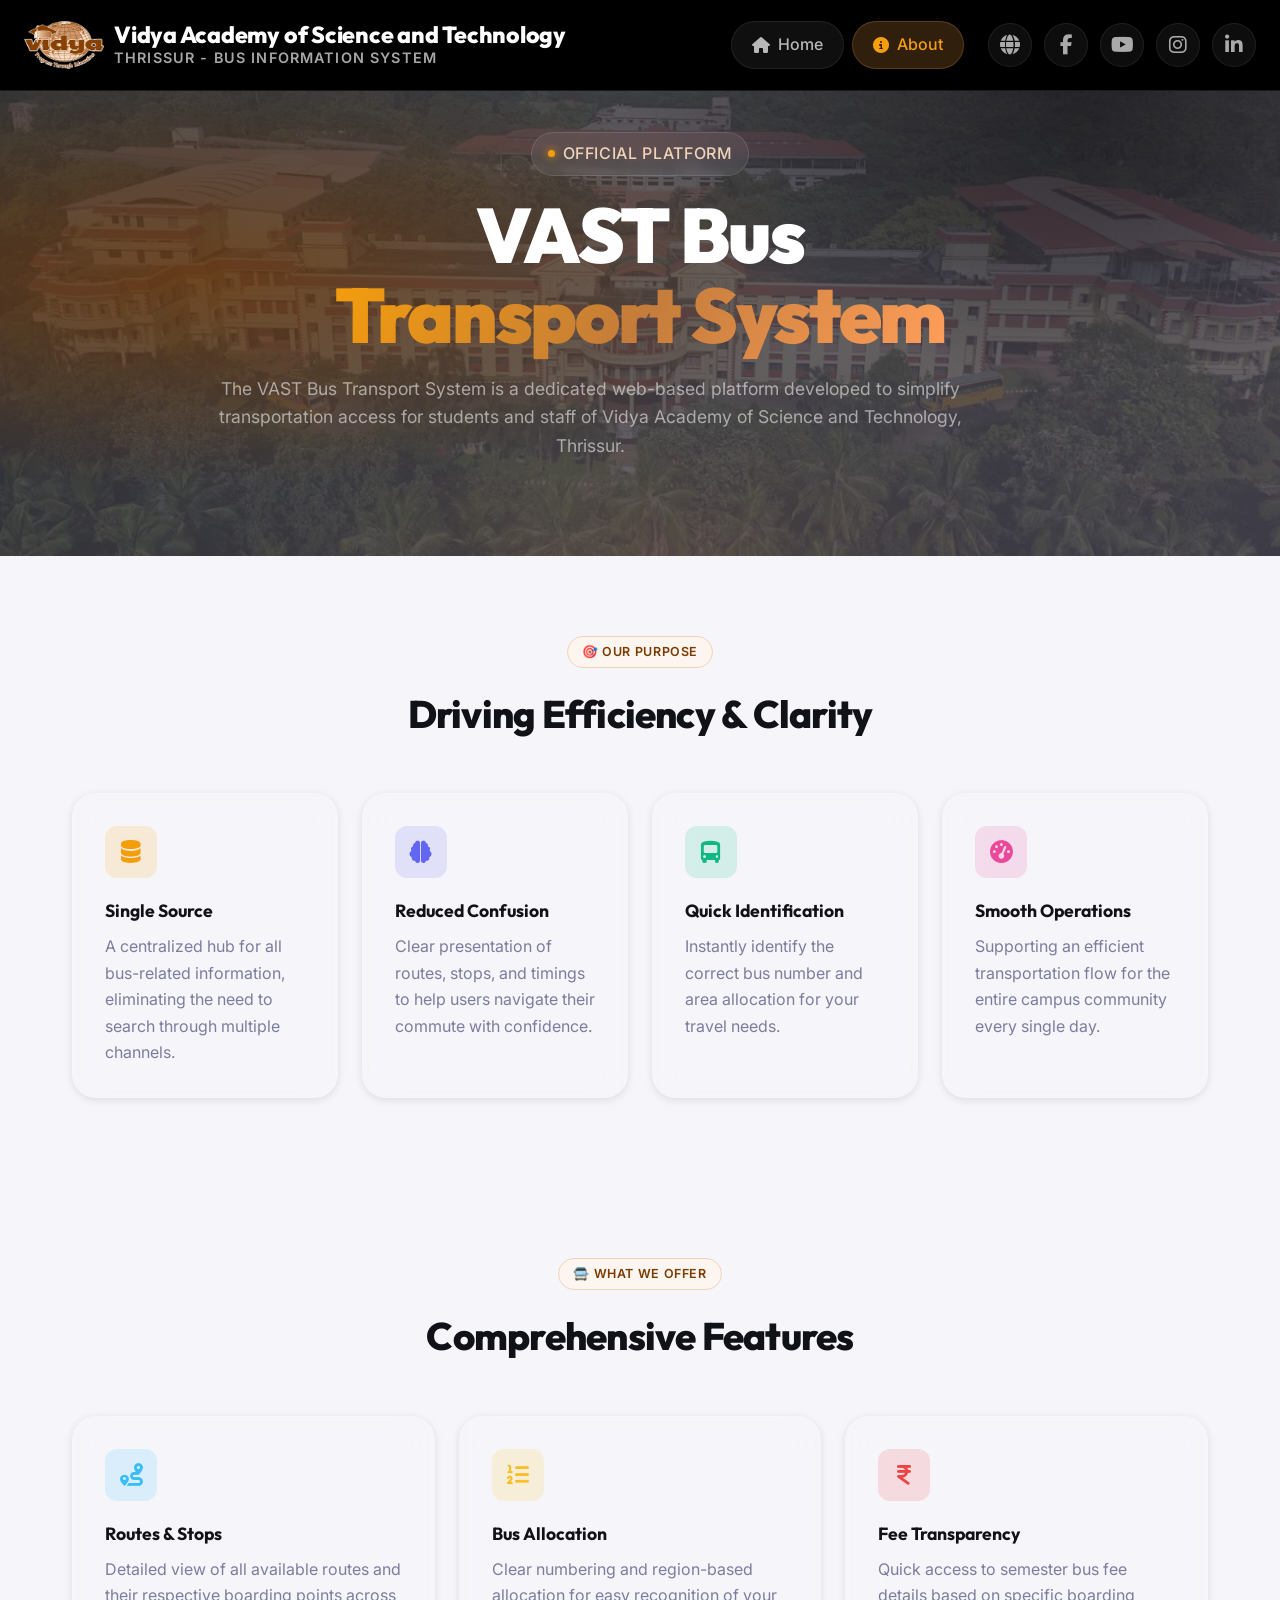
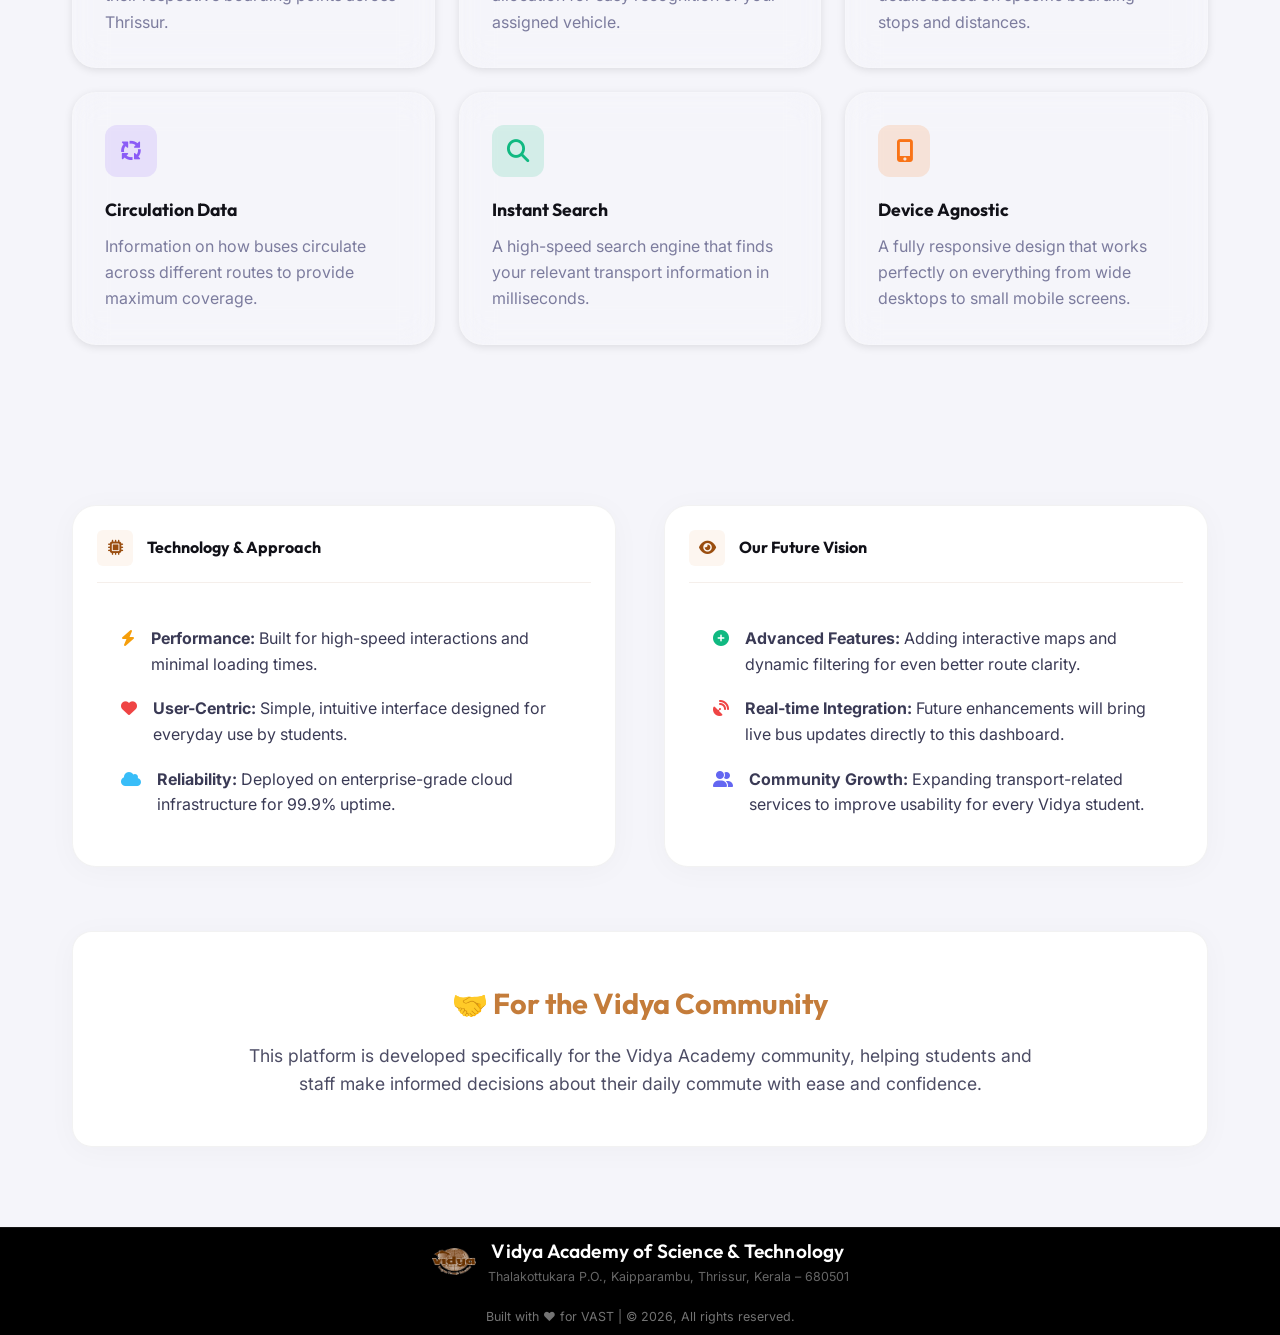
==== commit 3d696b84: "v33" ====
--- a/about.html
+++ b/about.html
@@ -2,6 +2,16 @@
 <html lang="en">
 
 <head>
+    <!-- Google tag (gtag.js) -->
+    <script async src="https://www.googletagmanager.com/gtag/js?id=G-2DSKQ9XLKT"></script>
+    <script>
+        window.dataLayer = window.dataLayer || [];
+        function gtag() { dataLayer.push(arguments); }
+        gtag('js', new Date());
+
+        gtag('config', 'G-2DSKQ9XLKT');
+    </script>
+
     <meta charset="UTF-8">
     <meta name="viewport" content="width=device-width, initial-scale=1.0">
 
--- a/styles.css
+++ b/styles.css
@@ -61,7 +61,8 @@
     --t-normal: 0.25s ease-in-out;
     --t-slow: 0.3s ease-in-out;
     /* Constants */
-    --nav-h: 84px; /* Standard navbar height */
+    --nav-h: 84px;
+    /* Standard navbar height */
 }
 
 /* ── Reset ── */
@@ -80,7 +81,7 @@
 body {
     font-family: var(--font-body);
     background: var(--neutral-50);
-    color: var(--neutral-900);
+    color: var(--neutral-600);
     line-height: 1.6;
     overflow-x: hidden;
 }
@@ -179,7 +180,8 @@
     left: 0;
     right: 0;
     z-index: 1000;
-    padding: 0.3rem 1.5rem; /* Slightly tighter top/bottom padding */
+    padding: 0.3rem 1.5rem;
+    /* Slightly tighter top/bottom padding */
     background: #000000;
     backdrop-filter: blur(16px) saturate(1.4);
     -webkit-backdrop-filter: blur(16px) saturate(1.4);
@@ -200,6 +202,286 @@
     display: flex;
     align-items: center;
     justify-content: space-between;
+}
+
+/* ── Utilities ── */
+.hidden {
+    display: none !important;
+}
+
+/* Notification Bell in Navbar */
+.nav-notif-btn {
+    display: flex;
+    align-items: center;
+    justify-content: center;
+    width: 44px;
+    height: 44px;
+    border-radius: 50%;
+    background: rgba(244, 158, 11, 0.15);
+    border: 1px solid rgba(244, 158, 11, 0.3);
+    color: var(--amber);
+    cursor: pointer;
+    transition: all 0.3s ease;
+    padding: 0;
+    margin: 0 4px;
+}
+
+.nav-notif-btn:hover {
+    background: var(--amber);
+    color: #fff;
+    transform: scale(1.1) rotate(15deg);
+    box-shadow: 0 0 15px rgba(244, 158, 11, 0.4);
+}
+
+.nav-notif-btn i {
+    font-size: 1.1rem;
+}
+
+/* Notification Hint Tooltip */
+.notif-hint {
+    position: absolute;
+    top: 55px;
+    right: -20px;
+    white-space: nowrap;
+    background: rgba(245, 158, 11, 0.95);
+    color: #000;
+    padding: 8px 14px;
+    border-radius: 12px;
+    font-size: 0.85rem;
+    font-weight: 700;
+    box-shadow: 0 10px 25px rgba(245, 158, 11, 0.3);
+    z-index: 1001;
+    animation: hintPulse 2s ease-in-out infinite;
+    pointer-events: none;
+    letter-spacing: 0.02em;
+}
+
+.hint-arrow {
+    position: absolute;
+    top: -10px;
+    right: 32px;
+    color: rgba(245, 158, 11, 0.95);
+    font-size: 1.2rem;
+}
+
+@keyframes hintPulse {
+    0%, 100% { transform: translateY(0) scale(1); opacity: 1; }
+    50% { transform: translateY(5px) scale(0.98); opacity: 0.9; }
+}
+
+@media (max-width: 480px) {
+    .notif-hint {
+        top: 45px;
+        right: -10px;
+        font-size: 0.75rem;
+        padding: 6px 10px;
+    }
+    .hint-arrow {
+        right: 21px;
+    }
+}
+
+/* ══════════════════════════════════════════
+   LIVE TRACKING MODAL & AUTH UI
+══════════════════════════════════════════ */
+.modal {
+    position: fixed;
+    inset: 0;
+    z-index: 9999;
+    background: rgba(0, 0, 0, 0.7);
+    display: flex;
+    align-items: center;
+    justify-content: center;
+    backdrop-filter: blur(8px);
+    -webkit-backdrop-filter: blur(8px);
+    padding: 20px;
+}
+
+.modal-content {
+    width: 100%;
+    max-width: 450px;
+    max-height: 90vh;
+    overflow-y: auto;
+    position: relative;
+    padding: 2.5rem 2rem;
+    background: var(--neutral-900) !important;
+    border: 1px solid rgba(255, 255, 255, 0.08) !important;
+    border-radius: var(--r-2xl);
+    box-shadow: 0 20px 60px rgba(0, 0, 0, 0.4);
+}
+
+.modal-content select option {
+    background-color: var(--neutral-900);
+    color: #ffffff;
+    font-size: 1rem;
+}
+
+.close-modal {
+    position: absolute;
+    top: 15px;
+    right: 20px;
+    font-size: 2rem;
+    cursor: pointer;
+    color: rgba(255, 255, 255, 0.6);
+    transition: color 0.2s;
+    line-height: 1;
+}
+
+.close-modal:hover {
+    color: #fff;
+}
+
+.google-signin-button {
+    display: flex;
+    align-items: center;
+    justify-content: center;
+    gap: 12px;
+    width: 100%;
+    max-width: 280px;
+    margin: 0 auto;
+    height: 48px;
+    background-color: #ffffff;
+    border: 1px solid #747775;
+    border-radius: 24px;
+    /* Pill shaped for modern clean look */
+    color: #1f1f1f;
+    font-family: 'Google Sans', arial, sans-serif;
+    font-weight: 500;
+    font-size: 14px;
+    cursor: pointer;
+    transition: all .2s ease;
+    box-shadow: none;
+    padding: 0 16px;
+}
+
+.google-signin-button:hover {
+    background-color: #f8f9fa;
+    border-color: #d2dce0;
+    box-shadow: 0 1px 2px 0 rgba(60, 64, 67, 0.3), 0 1px 3px 1px rgba(60, 64, 67, 0.15);
+}
+
+.google-signin-button:active {
+    background-color: #e8eaed;
+    box-shadow: 0 1px 2px 0 rgba(60, 64, 67, 0.3), 0 1px 3px 1px rgba(60, 64, 67, 0.15);
+}
+
+.google-icon-box {
+    width: 20px;
+    height: 20px;
+    display: flex;
+    align-items: center;
+    justify-content: center;
+}
+
+/* Redesigned Tracking Options */
+.tracking-options {
+    display: grid;
+    grid-template-columns: 1fr 1fr;
+    gap: 1.5rem;
+}
+
+.tracking-option-btn {
+    display: flex;
+    flex-direction: column;
+    align-items: center;
+    gap: 12px;
+    padding: 1.5rem 1rem;
+    background: rgba(255, 255, 255, 0.05);
+    border: 1px solid rgba(255, 255, 255, 0.1);
+    border-radius: 16px;
+    color: #fff;
+    cursor: pointer;
+    transition: all 0.3s cubic-bezier(0.4, 0, 0.2, 1);
+}
+
+.tracking-option-btn:hover {
+    background: rgba(16, 185, 129, 0.1);
+    border-color: rgba(16, 185, 129, 0.4);
+    transform: translateY(-5px);
+}
+
+.tracking-option-btn.accent:hover {
+    background: rgba(99, 102, 241, 0.1);
+    border-color: rgba(99, 102, 241, 0.4);
+}
+
+.opt-icon {
+    width: 48px;
+    height: 48px;
+    background: rgba(255, 255, 255, 0.05);
+    border-radius: 12px;
+    display: flex;
+    align-items: center;
+    justify-content: center;
+    font-size: 1.5rem;
+}
+
+.tracking-option-btn:hover .opt-icon {
+    background: #10b981;
+    color: #fff;
+}
+
+.tracking-option-btn.accent:hover .opt-icon {
+    background: #6366f1;
+}
+
+.opt-text {
+    display: flex;
+    flex-direction: column;
+    align-items: center;
+}
+
+.opt-text strong {
+    font-size: 1.1rem;
+    font-family: 'Outfit';
+    margin-bottom: 2px;
+}
+
+.opt-text span {
+    font-size: 0.75rem;
+    color: rgba(255, 255, 255, 0.4);
+    text-align: center;
+}
+
+/* Utility buttons */
+.btn-subtle {
+    opacity: 0.6;
+}
+
+.btn-subtle:hover {
+    opacity: 1;
+}
+
+.cta-btn {
+    padding: 12px 20px;
+    border-radius: 10px;
+    border: none;
+    font-weight: 700;
+    font-family: 'Inter';
+    cursor: pointer;
+    transition: 0.2s;
+}
+
+.cta-btn.primary {
+    background: #6366f1;
+    color: #fff;
+}
+
+.cta-btn.danger {
+    background: #ef4444;
+    color: #fff;
+}
+
+.cta-btn:hover {
+    filter: brightness(1.2);
+    transform: scale(1.02);
+}
+
+@media (max-width: 480px) {
+    .tracking-options {
+        grid-template-columns: 1fr;
+        gap: 1rem;
+    }
 }
 
 .nav-brand {
@@ -231,7 +513,8 @@
 }
 
 .nav-sub {
-    font-size: 0.9rem; /* Slightly reduced for hierarchy, but kept larger in mobile media query */
+    font-size: 0.9rem;
+    /* Slightly reduced for hierarchy, but kept larger in mobile media query */
     color: rgba(255, 255, 255, 0.65);
     letter-spacing: .08em;
     text-transform: uppercase;
@@ -540,11 +823,14 @@
     box-shadow: 0 4px 15px rgba(196, 124, 58, 0.5);
 }
 
-.hero-cta::after, .btn::after {
+.hero-cta::after,
+.btn::after {
     content: '';
     position: absolute;
-    top: 50%; left: 50%;
-    width: 0; height: 0;
+    top: 50%;
+    left: 50%;
+    width: 0;
+    height: 0;
     background: rgba(255, 255, 255, 0.3);
     border-radius: 50%;
     transform: translate(-50%, -50%);
@@ -553,8 +839,10 @@
     pointer-events: none;
 }
 
-.hero-cta:active::after, .btn:active::after {
-    width: 300px; height: 300px;
+.hero-cta:active::after,
+.btn:active::after {
+    width: 300px;
+    height: 300px;
     opacity: 1;
     transition: 0s;
 }
@@ -586,16 +874,23 @@
 .shimmer-loading::before {
     content: '';
     position: absolute;
-    top: 0; left: -150%;
-    width: 150%; height: 100%;
+    top: 0;
+    left: -150%;
+    width: 150%;
+    height: 100%;
     background: linear-gradient(90deg, transparent 0%, rgba(255, 255, 255, 0.5) 50%, transparent 100%);
     animation: shimmerSlide 1.5s infinite linear;
     z-index: 10;
 }
 
 @keyframes shimmerSlide {
-    0% { left: -150%; }
-    100% { left: 150%; }
+    0% {
+        left: -150%;
+    }
+
+    100% {
+        left: 150%;
+    }
 }
 
 /* Hero bus illustration */
@@ -683,11 +978,11 @@
 .feature-card {
     padding: 2rem;
     border-radius: var(--r-xl);
-    background: linear-gradient(135deg, rgba(255, 255, 255, 0.8), rgba(255, 255, 255, 0.5));
+    background: var(--glass-bg);
     backdrop-filter: blur(16px);
     -webkit-backdrop-filter: blur(16px);
-    border: 1px solid rgba(255, 255, 255, 0.6);
-    box-shadow: 0 4px 20px rgba(0, 0, 0, 0.05);
+    border: 1px solid var(--glass-border);
+    box-shadow: var(--shadow-sm);
     transition: all 0.3s ease-in-out;
     position: relative;
     overflow: hidden;
@@ -695,9 +990,9 @@
 
 .feature-card:hover {
     transform: translateY(-8px);
-    box-shadow: 0 16px 40px rgba(0, 0, 0, 0.12), 0 0 25px rgba(196, 124, 58, 0.2);
+    box-shadow: var(--shadow-lg);
     border-color: rgba(196, 124, 58, 0.4);
-    background: linear-gradient(135deg, rgba(255, 255, 255, 0.95), rgba(255, 255, 255, 0.75));
+    background: rgba(255, 255, 255, 0.1);
 }
 
 .feature-icon {
@@ -774,12 +1069,12 @@
    GLASS UTILITY
 ══════════════════════════════════════════ */
 .glass {
-    background: linear-gradient(135deg, rgba(255, 255, 255, 0.85), rgba(255, 255, 255, 0.65));
-    border: 1px solid rgba(255, 255, 255, 0.5);
+    background: #ffffff;
+    border: 1px solid rgba(0, 0, 0, 0.05);
     backdrop-filter: blur(16px);
     -webkit-backdrop-filter: blur(16px);
     border-radius: var(--r-xl);
-    box-shadow: 0 8px 32px rgba(0, 0, 0, 0.08);
+    box-shadow: 0 4px 30px rgba(0, 0, 0, 0.03);
     transition: all 0.3s ease-in-out;
 }
 
@@ -833,7 +1128,7 @@
 }
 
 .control-group label i {
-    color: var(--brand-600);
+    color: #7b3b00;
 }
 
 .input-wrapper {
@@ -975,10 +1270,11 @@
 }
 
 .autocomplete-item {
-    padding: .75rem 1rem;
+    padding: .85rem 1.2rem;
     cursor: pointer;
-    border-bottom: 1px solid var(--neutral-50);
-    font-size: .9rem;
+    border-bottom: 1px solid var(--neutral-100);
+    font-size: 1rem;
+    color: var(--neutral-800);
     transition: background var(--t-fast);
 }
 
@@ -991,7 +1287,9 @@
 }
 
 .autocomplete-item strong {
-    color: var(--brand-700);
+    color: #7b3b00;
+    text-transform: uppercase;
+    font-weight: 700;
 }
 
 .route-hint {
@@ -1237,10 +1535,10 @@
    FOOTER
 ══════════════════════════════════════════ */
 .footer {
-    background: var(--neutral-900);
-    color: rgba(255, 255, 255, 0.55);
-    padding: 0.25rem 2rem;
-    border-top: 1px solid rgba(255, 255, 255, 0.06);
+    background: #000000;
+    color: rgba(255, 255, 255, 0.7);
+    padding: 0.5rem 2rem;
+    border-top: 1px solid rgba(255, 255, 255, 0.08);
 }
 
 .footer-inner {
@@ -1271,7 +1569,8 @@
     font-family: var(--font-display);
     font-size: 1.2rem;
     font-weight: 600;
-    color: rgba(255, 255, 255, 0.85);
+    color: #ffffff;
+    letter-spacing: 0.01em;
 }
 
 .footer-addr {
@@ -1304,7 +1603,7 @@
 }
 
 .alert-container-high {
-    border-bottom: 2px solid #ef4444; 
+    border-bottom: 2px solid #ef4444;
     box-shadow: 0 4px 15px rgba(239, 68, 68, 0.25);
 }
 
@@ -1330,8 +1629,9 @@
     background: #0a0a0f;
     height: 100%;
     z-index: 20;
-    border-left: 1px solid rgba(255,255,255,0.1);
-    color: #ef4444; /* Default to red for "Live Updates" visibility */
+    border-left: 1px solid rgba(255, 255, 255, 0.1);
+    color: #ef4444;
+    /* Default to red for "Live Updates" visibility */
     flex-shrink: 0;
 }
 
@@ -1356,9 +1656,17 @@
     background: rgba(255, 255, 255, 0.2);
 }
 
-.alert-container-high .alert-label { color: #ef4444; }
-.alert-container-medium .alert-label { color: #f59e0b; }
-.alert-container-low .alert-label { color: #10b981; }
+.alert-container-high .alert-label {
+    color: #ef4444;
+}
+
+.alert-container-medium .alert-label {
+    color: #f59e0b;
+}
+
+.alert-container-low .alert-label {
+    color: #10b981;
+}
 
 .alert-ticker-wrap {
     flex: 1;
@@ -1381,8 +1689,13 @@
 }
 
 @keyframes ticker {
-    0% { transform: translate3d(0, 0, 0); }
-    100% { transform: translate3d(-100%, 0, 0); }
+    0% {
+        transform: translate3d(0, 0, 0);
+    }
+
+    100% {
+        transform: translate3d(-100%, 0, 0);
+    }
 }
 
 .alert-item {
@@ -1391,12 +1704,25 @@
     align-items: center;
     gap: 8px;
     font-weight: 500;
-    color: rgba(255, 255, 255, 0.9); /* Slightly soft white for content */
-}
-
-.priority-high { color: #fecaca; } /* Lighter red for visibility on dark */
-.priority-medium { color: #fef3c7; } /* Lighter amber */
-.priority-low { color: #d1fae5; } /* Lighter green */
+    color: rgba(255, 255, 255, 0.9);
+    /* Slightly soft white for content */
+}
+
+.priority-high {
+    color: #fecaca;
+}
+
+/* Lighter red for visibility on dark */
+.priority-medium {
+    color: #fef3c7;
+}
+
+/* Lighter amber */
+.priority-low {
+    color: #d1fae5;
+}
+
+/* Lighter green */
 
 .alert-item strong {
     text-transform: uppercase;
@@ -1408,9 +1734,23 @@
     font-weight: 900;
 }
 
-.priority-high strong { background: #6b2121; color: #fecaca; border: 1px solid rgba(239, 68, 68, 0.3); }
-.priority-medium strong { background: #92400e; color: #fef3c7; border: 1px solid rgba(245, 158, 11, 0.3); }
-.priority-low strong { background: #065f46; color: #d1fae5; border: 1px solid rgba(16, 185, 129, 0.3); }
+.priority-high strong {
+    background: #6b2121;
+    color: #fecaca;
+    border: 1px solid rgba(239, 68, 68, 0.3);
+}
+
+.priority-medium strong {
+    background: #92400e;
+    color: #fef3c7;
+    border: 1px solid rgba(245, 158, 11, 0.3);
+}
+
+.priority-low strong {
+    background: #065f46;
+    color: #d1fae5;
+    border: 1px solid rgba(16, 185, 129, 0.3);
+}
 
 .alert-separator {
     margin: 0 2.5rem;
@@ -1458,18 +1798,34 @@
     width: 4px;
 }
 
-.toast-high::before { background: #ef4444; }
-.toast-medium::before { background: #f59e0b; }
-.toast-low::before { background: #10b981; }
+.toast-high::before {
+    background: #ef4444;
+}
+
+.toast-medium::before {
+    background: #f59e0b;
+}
+
+.toast-low::before {
+    background: #10b981;
+}
 
 .toast-icon {
     font-size: 1.35rem;
     margin-top: 1px;
 }
 
-.toast-high .toast-icon { color: #ef4444; }
-.toast-medium .toast-icon { color: #f59e0b; }
-.toast-low .toast-icon { color: #10b981; }
+.toast-high .toast-icon {
+    color: #ef4444;
+}
+
+.toast-medium .toast-icon {
+    color: #f59e0b;
+}
+
+.toast-low .toast-icon {
+    color: #10b981;
+}
 
 .toast-content {
     flex: 1;
@@ -1483,7 +1839,9 @@
     color: var(--neutral-900);
 }
 
-.toast-high .toast-title { color: #ef4444; }
+.toast-high .toast-title {
+    color: #ef4444;
+}
 
 .toast-message {
     font-size: 1rem;
@@ -1513,13 +1871,27 @@
 }
 
 @keyframes slideInRight {
-    from { opacity: 0; transform: translateX(50px); }
-    to { opacity: 1; transform: translateX(0); }
+    from {
+        opacity: 0;
+        transform: translateX(50px);
+    }
+
+    to {
+        opacity: 1;
+        transform: translateX(0);
+    }
 }
 
 @keyframes fadeOutRight {
-    from { opacity: 1; transform: translateX(0); }
-    to { opacity: 0; transform: translateX(50px); }
+    from {
+        opacity: 1;
+        transform: translateX(0);
+    }
+
+    to {
+        opacity: 0;
+        transform: translateX(50px);
+    }
 }
 
 /* ══════════════════════════════════════════
@@ -1527,20 +1899,21 @@
 ══════════════════════════════════════════ */
 @media (max-width: 768px) {
     :root {
-        --nav-h: 70px; /* Reduced navbar height */
+        --nav-h: 60px;
+        /* Reduced navbar height */
     }
 
     .navbar {
-        padding: 0.1rem 1rem;
+        padding: 0 1rem;
     }
 
     .nav-logo {
-        width: 44px;
-        height: 44px;
+        width: 38px;
+        height: 38px;
     }
 
     .nav-title {
-        font-size: 1.05rem;
+        font-size: 0.95rem;
     }
 
     body {
@@ -1549,15 +1922,18 @@
     }
 
     #features-section {
-        order: 9; /* Position near the bottom on mobile */
+        order: 9;
+        /* Position near the bottom on mobile */
     }
 
     .footer {
-        order: 10; /* Keep footer at the absolute bottom */
+        order: 10;
+        /* Keep footer at the absolute bottom */
     }
 
     .nav-sub {
-        font-size: 0.82rem; /* Reduced to balance with title */
+        font-size: 0.75rem;
+        /* Reduced to balance with title */
         letter-spacing: 0.05em;
     }
 
@@ -1589,6 +1965,15 @@
         display: none;
     }
 
+    .nav-pill {
+        padding: 8px; /* Square proportions for icons */
+        justify-content: center;
+        width: 38px;
+        height: 38px;
+        min-height: 38px;
+        border-radius: 10px;
+    }
+
     .route-banner {
         flex-direction: column;
         align-items: flex-start;
@@ -1619,17 +2004,19 @@
     .nav-pills {
         gap: 4px;
     }
+
     .nav-pill {
-        padding: 4px 10px; /* Tighter padding for a sleeker look */
-        font-size: 0.82rem;
-        min-height: 32px; /* Thinner height */
-        border-radius: 8px; /* More defined rectangle-pill */
-        gap: 5px;
-        white-space: nowrap;
+        padding: 0;
+        width: 36px;
+        height: 36px;
+        min-height: 36px;
+        border-radius: 8px;
+        justify-content: center;
     }
 
     .nav-pill i {
-        font-size: 0.85rem; /* Smaller icons to match */
+        font-size: 0.85rem;
+        /* Smaller icons to match */
     }
 
     .nav-social-link {
@@ -1637,6 +2024,16 @@
         height: 32px;
         font-size: 1rem;
     }
+
+    .nav-notif-btn {
+        width: 36px;
+        height: 36px;
+        margin: 0 2px;
+    }
+
+    .nav-notif-btn i {
+        font-size: 0.9rem;
+    }
 }
 
 /* ══════════════════ ABOUT PAGE SPECIFICS ══════════════════ */
@@ -1646,7 +2043,7 @@
     align-items: center;
     justify-content: center;
     background: radial-gradient(circle at top right, rgba(196, 124, 58, 0.1), transparent 40%),
-                radial-gradient(circle at bottom left, rgba(99, 102, 241, 0.05), transparent 40%);
+        radial-gradient(circle at bottom left, rgba(99, 102, 241, 0.05), transparent 40%);
 }
 
 .about-page .section-heading {
@@ -1659,13 +2056,14 @@
     justify-content: center;
     margin-bottom: 1rem;
 }
+
 .section-bg-illustration {
     position: absolute;
     bottom: -15%;
     right: -2%;
     font-size: clamp(20rem, 35vw, 32rem);
-    color: var(--brand-700);
-    opacity: 0.04;
+    color: var(--neutral-200);
+    opacity: 0.05;
     z-index: 0;
     pointer-events: none;
     animation: slowDriveBg 18s ease-in-out infinite alternate;
@@ -1678,8 +2076,13 @@
 }
 
 @keyframes slowDriveBg {
-    from { transform: translateX(30px) translateY(10px) rotate(-3deg); }
-    to { transform: translateX(-40px) translateY(-10px) rotate(3deg); }
+    from {
+        transform: translateX(30px) translateY(10px) rotate(-3deg);
+    }
+
+    to {
+        transform: translateX(-40px) translateY(-10px) rotate(3deg);
+    }
 }
 
 @media (max-width: 968px) {
@@ -1688,4 +2091,45 @@
         bottom: 5%;
         opacity: 0.05;
     }
+}
+
+/* ── Share Button ── */
+.btn-share {
+    display: inline-flex;
+    align-items: center;
+    gap: 0.5rem;
+    padding: 0.6rem 1rem;
+    background: rgba(196, 124, 58, 0.1);
+    border: 1px solid rgba(196, 124, 58, 0.2);
+    border-radius: var(--r-md);
+    color: var(--brand-400);
+    font-family: var(--font-display);
+    font-weight: 600;
+    font-size: 0.85rem;
+    cursor: pointer;
+    transition: all var(--t-normal);
+}
+
+.btn-share:hover {
+    background: var(--brand-400);
+    color: #fff;
+    transform: translateY(-2px);
+    box-shadow: var(--shadow-md), var(--glow-brand);
+}
+
+.btn-share i {
+    font-size: 1rem;
+}
+
+/* Adjustments for placement */
+.route-banner-right {
+    display: flex;
+    align-items: center;
+    gap: 1rem;
+}
+
+.fee-share-container {
+    margin-top: 1.5rem;
+    display: flex;
+    justify-content: flex-end;
 }
